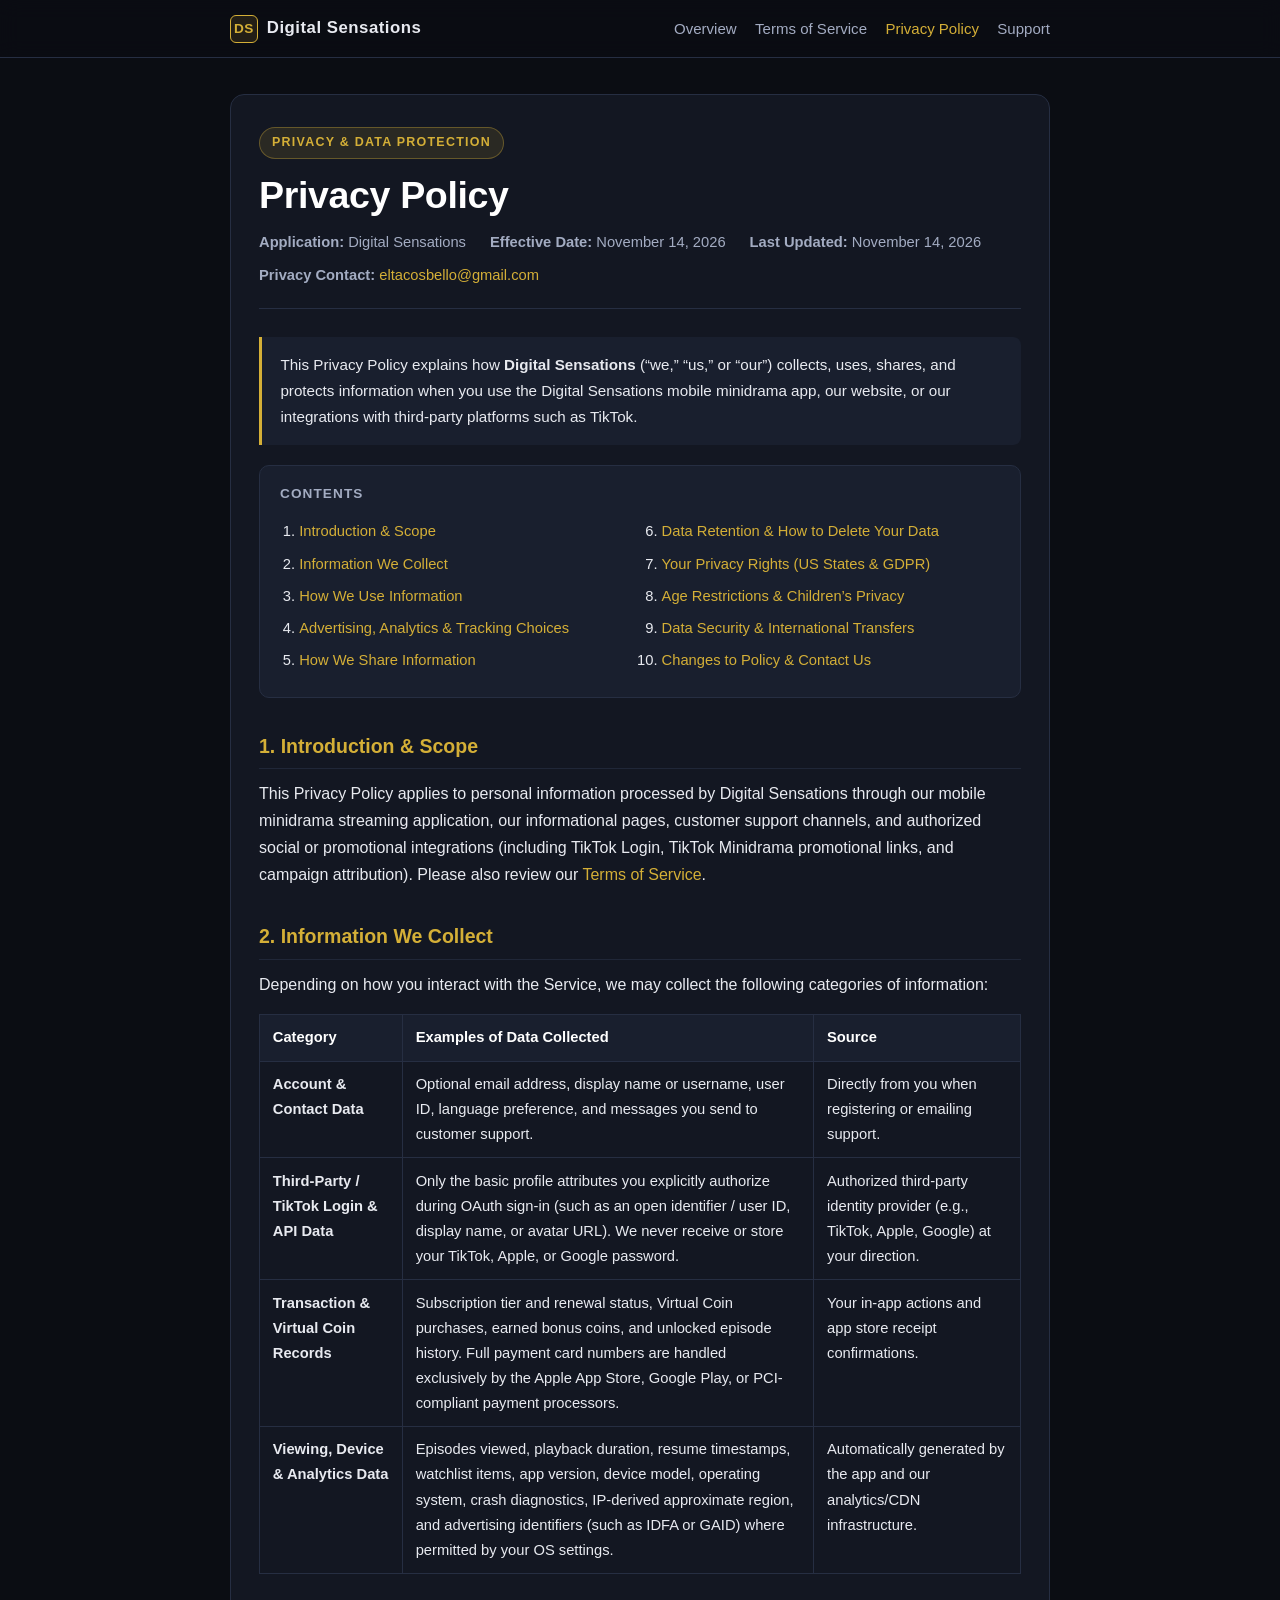
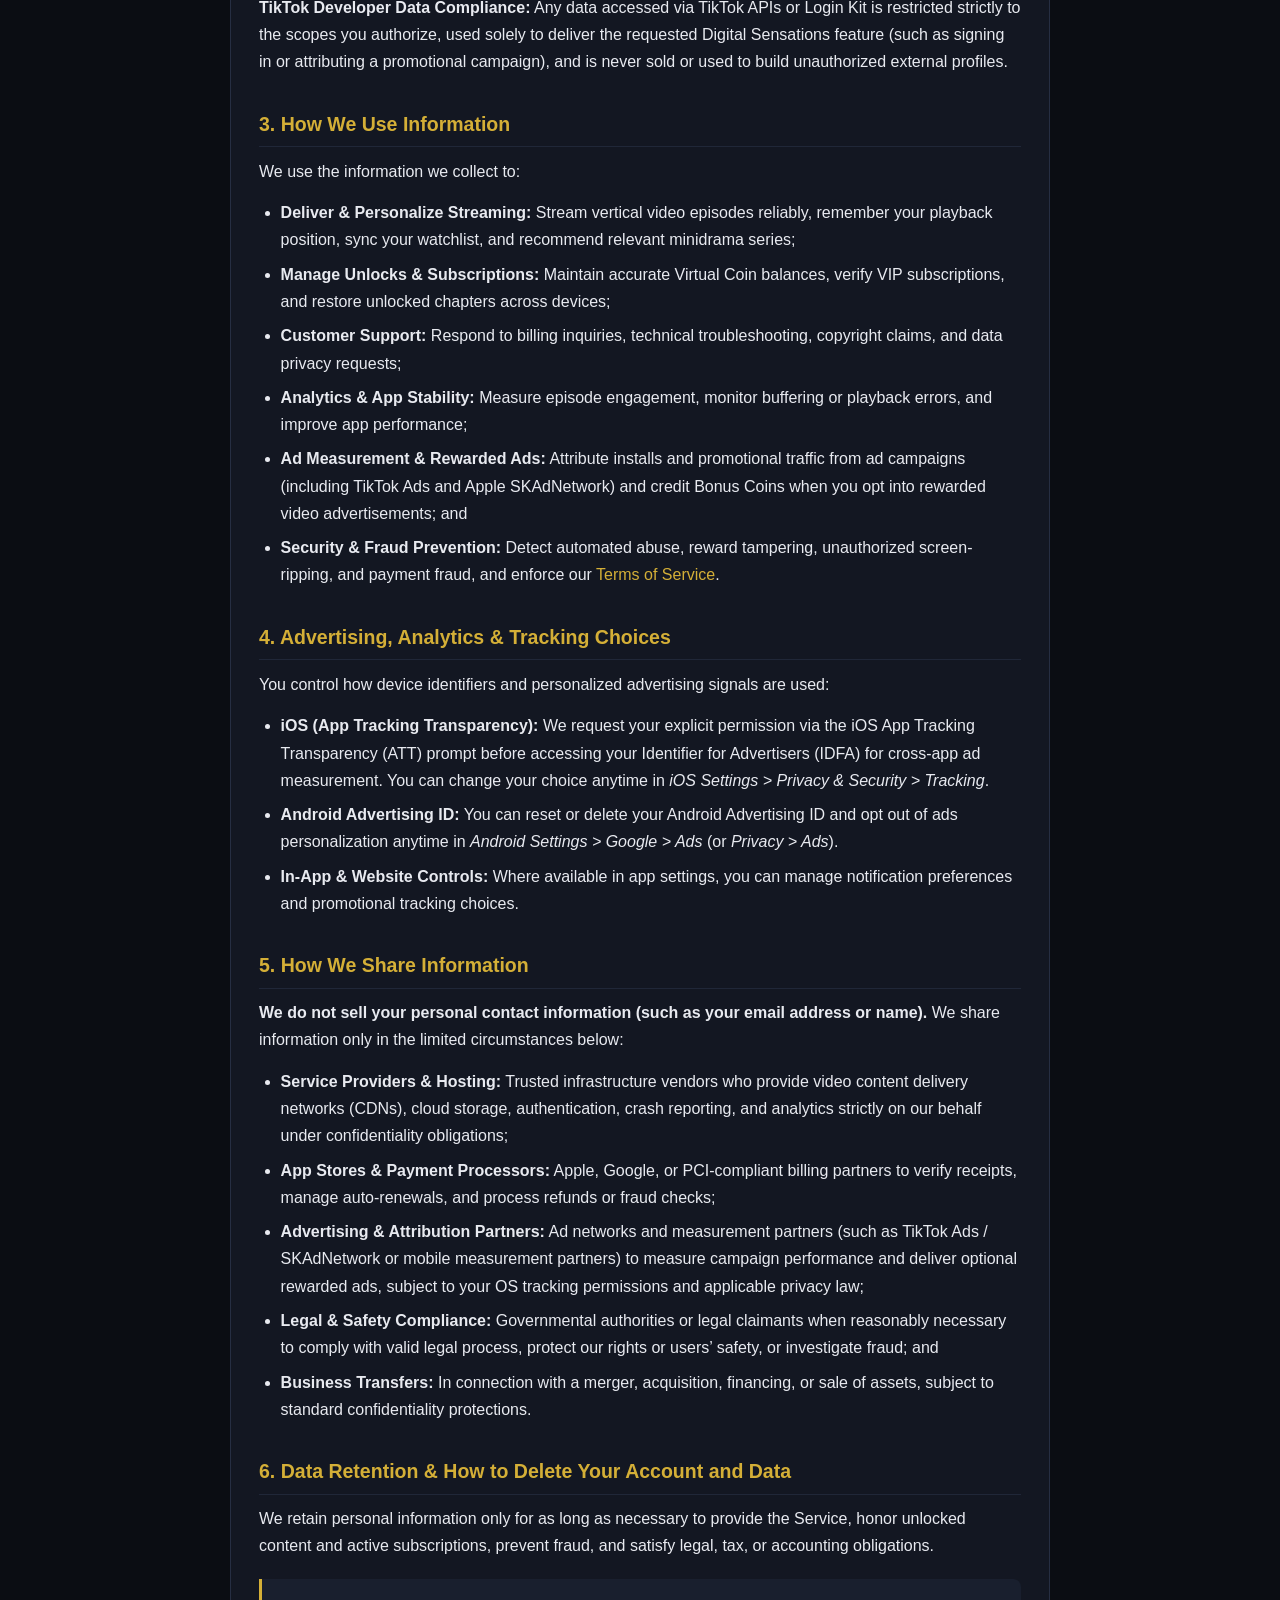
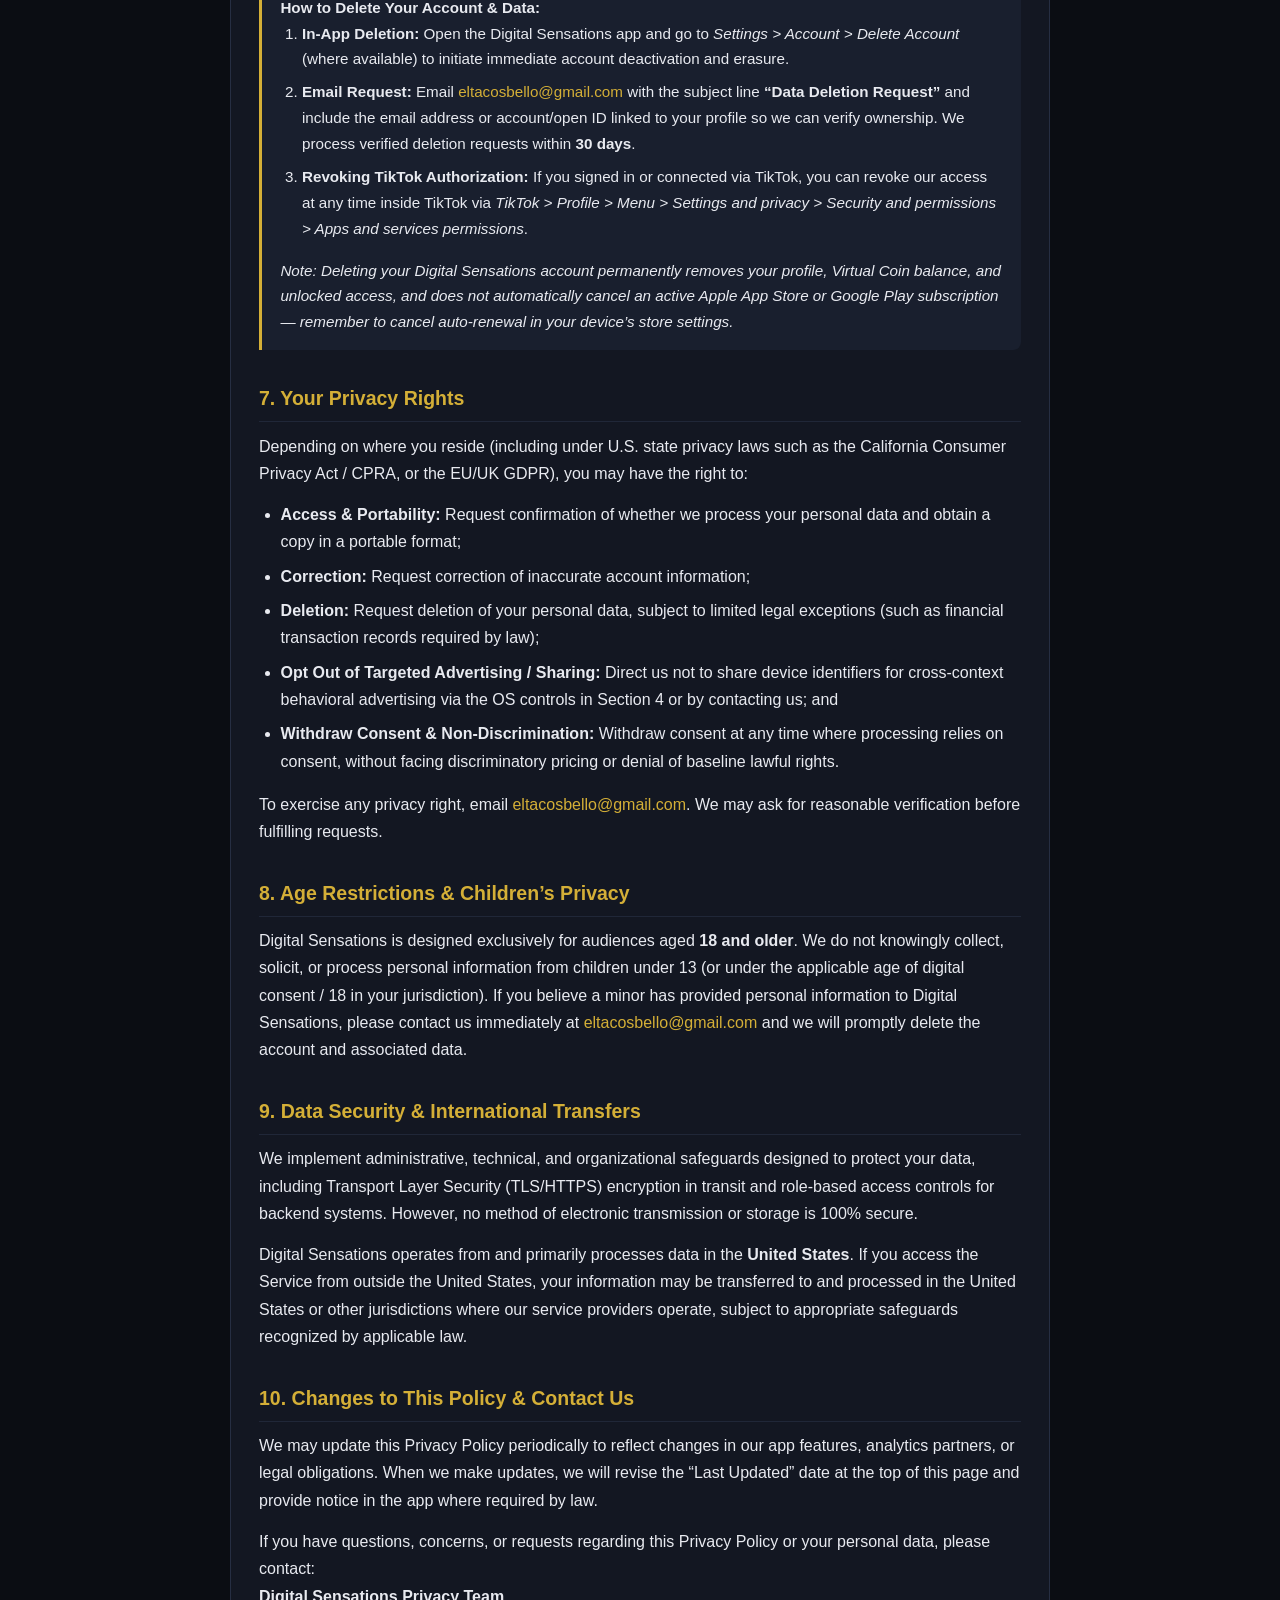
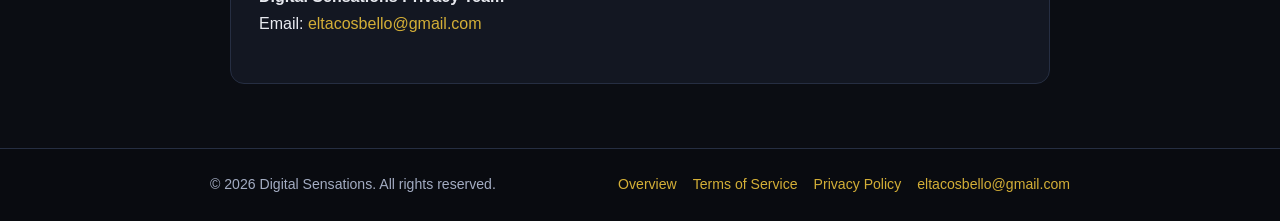
==== privacy/index.html @ ff38782b "Initial publish: Digital Sensations legal pages (Terms of Service and Privacy Policy)" ====
<!DOCTYPE html>
<html lang="en">
<head>
  <meta charset="UTF-8">
  <meta name="viewport" content="width=device-width, initial-scale=1.0">
  <title>Privacy Policy — Digital Sensations</title>
  <meta name="description" content="Official Privacy Policy for Digital Sensations, a mobile minidrama streaming application.">
  <link rel="stylesheet" href="../styles.css">
</head>
<body>
  <header class="site-header">
    <div class="nav-inner">
      <a class="brand" href="../">
        <span class="brand-mark" aria-hidden="true">DS</span>
        <span>Digital Sensations</span>
      </a>
      <nav class="nav-links" aria-label="Primary navigation">
        <a href="../">Overview</a>
        <a href="../terms/">Terms of Service</a>
        <a href="./" aria-current="page">Privacy Policy</a>
        <a href="mailto:eltacosbello@gmail.com">Support</a>
      </nav>
    </div>
  </header>

  <main class="container">
    <article class="legal-doc">
      <span class="eyebrow">Privacy &amp; Data Protection</span>
      <h1>Privacy Policy</h1>
      <div class="legal-meta">
        <span><strong>Application:</strong> Digital Sensations</span>
        <span><strong>Effective Date:</strong> November 14, 2026</span>
        <span><strong>Last Updated:</strong> November 14, 2026</span>
        <span><strong>Privacy Contact:</strong> <a href="mailto:eltacosbello@gmail.com">eltacosbello@gmail.com</a></span>
      </div>

      <div class="callout">
        This Privacy Policy explains how <strong>Digital Sensations</strong> (&ldquo;we,&rdquo; &ldquo;us,&rdquo; or &ldquo;our&rdquo;) collects, uses, shares, and protects information when you use the Digital Sensations mobile minidrama app, our website, or our integrations with third-party platforms such as TikTok.
      </div>

      <nav class="toc" aria-label="Table of contents">
        <p class="toc-title">Contents</p>
        <ol>
          <li><a href="#scope">Introduction &amp; Scope</a></li>
          <li><a href="#collection">Information We Collect</a></li>
          <li><a href="#usage">How We Use Information</a></li>
          <li><a href="#ads-choices">Advertising, Analytics &amp; Tracking Choices</a></li>
          <li><a href="#sharing">How We Share Information</a></li>
          <li><a href="#retention-deletion">Data Retention &amp; How to Delete Your Data</a></li>
          <li><a href="#rights">Your Privacy Rights (US States &amp; GDPR)</a></li>
          <li><a href="#children">Age Restrictions &amp; Children&rsquo;s Privacy</a></li>
          <li><a href="#security">Data Security &amp; International Transfers</a></li>
          <li><a href="#contact">Changes to Policy &amp; Contact Us</a></li>
        </ol>
      </nav>

      <h2 id="scope">1. Introduction &amp; Scope</h2>
      <p>
        This Privacy Policy applies to personal information processed by Digital Sensations through our mobile minidrama streaming application, our informational pages, customer support channels, and authorized social or promotional integrations (including TikTok Login, TikTok Minidrama promotional links, and campaign attribution). Please also review our <a href="../terms/">Terms of Service</a>.
      </p>

      <h2 id="collection">2. Information We Collect</h2>
      <p>Depending on how you interact with the Service, we may collect the following categories of information:</p>

      <div class="table-wrap">
        <table>
          <thead>
            <tr>
              <th>Category</th>
              <th>Examples of Data Collected</th>
              <th>Source</th>
            </tr>
          </thead>
          <tbody>
            <tr>
              <td><strong>Account &amp; Contact Data</strong></td>
              <td>Optional email address, display name or username, user ID, language preference, and messages you send to customer support.</td>
              <td>Directly from you when registering or emailing support.</td>
            </tr>
            <tr>
              <td><strong>Third-Party / TikTok Login &amp; API Data</strong></td>
              <td>Only the basic profile attributes you explicitly authorize during OAuth sign-in (such as an open identifier / user ID, display name, or avatar URL). We never receive or store your TikTok, Apple, or Google password.</td>
              <td>Authorized third-party identity provider (e.g., TikTok, Apple, Google) at your direction.</td>
            </tr>
            <tr>
              <td><strong>Transaction &amp; Virtual Coin Records</strong></td>
              <td>Subscription tier and renewal status, Virtual Coin purchases, earned bonus coins, and unlocked episode history. Full payment card numbers are handled exclusively by the Apple App Store, Google Play, or PCI-compliant payment processors.</td>
              <td>Your in-app actions and app store receipt confirmations.</td>
            </tr>
            <tr>
              <td><strong>Viewing, Device &amp; Analytics Data</strong></td>
              <td>Episodes viewed, playback duration, resume timestamps, watchlist items, app version, device model, operating system, crash diagnostics, IP-derived approximate region, and advertising identifiers (such as IDFA or GAID) where permitted by your OS settings.</td>
              <td>Automatically generated by the app and our analytics/CDN infrastructure.</td>
            </tr>
          </tbody>
        </table>
      </div>

      <p>
        <strong>TikTok Developer Data Compliance:</strong> Any data accessed via TikTok APIs or Login Kit is restricted strictly to the scopes you authorize, used solely to deliver the requested Digital Sensations feature (such as signing in or attributing a promotional campaign), and is never sold or used to build unauthorized external profiles.
      </p>

      <h2 id="usage">3. How We Use Information</h2>
      <p>We use the information we collect to:</p>
      <ul>
        <li><strong>Deliver &amp; Personalize Streaming:</strong> Stream vertical video episodes reliably, remember your playback position, sync your watchlist, and recommend relevant minidrama series;</li>
        <li><strong>Manage Unlocks &amp; Subscriptions:</strong> Maintain accurate Virtual Coin balances, verify VIP subscriptions, and restore unlocked chapters across devices;</li>
        <li><strong>Customer Support:</strong> Respond to billing inquiries, technical troubleshooting, copyright claims, and data privacy requests;</li>
        <li><strong>Analytics &amp; App Stability:</strong> Measure episode engagement, monitor buffering or playback errors, and improve app performance;</li>
        <li><strong>Ad Measurement &amp; Rewarded Ads:</strong> Attribute installs and promotional traffic from ad campaigns (including TikTok Ads and Apple SKAdNetwork) and credit Bonus Coins when you opt into rewarded video advertisements; and</li>
        <li><strong>Security &amp; Fraud Prevention:</strong> Detect automated abuse, reward tampering, unauthorized screen-ripping, and payment fraud, and enforce our <a href="../terms/">Terms of Service</a>.</li>
      </ul>

      <h2 id="ads-choices">4. Advertising, Analytics &amp; Tracking Choices</h2>
      <p>You control how device identifiers and personalized advertising signals are used:</p>
      <ul>
        <li><strong>iOS (App Tracking Transparency):</strong> We request your explicit permission via the iOS App Tracking Transparency (ATT) prompt before accessing your Identifier for Advertisers (IDFA) for cross-app ad measurement. You can change your choice anytime in <em>iOS Settings &gt; Privacy &amp; Security &gt; Tracking</em>.</li>
        <li><strong>Android Advertising ID:</strong> You can reset or delete your Android Advertising ID and opt out of ads personalization anytime in <em>Android Settings &gt; Google &gt; Ads</em> (or <em>Privacy &gt; Ads</em>).</li>
        <li><strong>In-App &amp; Website Controls:</strong> Where available in app settings, you can manage notification preferences and promotional tracking choices.</li>
      </ul>

      <h2 id="sharing">5. How We Share Information</h2>
      <p>
        <strong>We do not sell your personal contact information (such as your email address or name).</strong> We share information only in the limited circumstances below:
      </p>
      <ul>
        <li><strong>Service Providers &amp; Hosting:</strong> Trusted infrastructure vendors who provide video content delivery networks (CDNs), cloud storage, authentication, crash reporting, and analytics strictly on our behalf under confidentiality obligations;</li>
        <li><strong>App Stores &amp; Payment Processors:</strong> Apple, Google, or PCI-compliant billing partners to verify receipts, manage auto-renewals, and process refunds or fraud checks;</li>
        <li><strong>Advertising &amp; Attribution Partners:</strong> Ad networks and measurement partners (such as TikTok Ads / SKAdNetwork or mobile measurement partners) to measure campaign performance and deliver optional rewarded ads, subject to your OS tracking permissions and applicable privacy law;</li>
        <li><strong>Legal &amp; Safety Compliance:</strong> Governmental authorities or legal claimants when reasonably necessary to comply with valid legal process, protect our rights or users&rsquo; safety, or investigate fraud; and</li>
        <li><strong>Business Transfers:</strong> In connection with a merger, acquisition, financing, or sale of assets, subject to standard confidentiality protections.</li>
      </ul>

      <h2 id="retention-deletion">6. Data Retention &amp; How to Delete Your Account and Data</h2>
      <p>
        We retain personal information only for as long as necessary to provide the Service, honor unlocked content and active subscriptions, prevent fraud, and satisfy legal, tax, or accounting obligations.
      </p>

      <div class="callout">
        <strong>How to Delete Your Account &amp; Data:</strong>
        <ol>
          <li><strong>In-App Deletion:</strong> Open the Digital Sensations app and go to <em>Settings &gt; Account &gt; Delete Account</em> (where available) to initiate immediate account deactivation and erasure.</li>
          <li><strong>Email Request:</strong> Email <a href="mailto:eltacosbello@gmail.com?subject=Data%20Deletion%20Request">eltacosbello@gmail.com</a> with the subject line <strong>&ldquo;Data Deletion Request&rdquo;</strong> and include the email address or account/open ID linked to your profile so we can verify ownership. We process verified deletion requests within <strong>30 days</strong>.</li>
          <li><strong>Revoking TikTok Authorization:</strong> If you signed in or connected via TikTok, you can revoke our access at any time inside TikTok via <em>TikTok &gt; Profile &gt; Menu &gt; Settings and privacy &gt; Security and permissions &gt; Apps and services permissions</em>.</li>
        </ol>
        <em>Note: Deleting your Digital Sensations account permanently removes your profile, Virtual Coin balance, and unlocked access, and does not automatically cancel an active Apple App Store or Google Play subscription &mdash; remember to cancel auto-renewal in your device&rsquo;s store settings.</em>
      </div>

      <h2 id="rights">7. Your Privacy Rights</h2>
      <p>
        Depending on where you reside (including under U.S. state privacy laws such as the California Consumer Privacy Act / CPRA, or the EU/UK GDPR), you may have the right to:
      </p>
      <ul>
        <li><strong>Access &amp; Portability:</strong> Request confirmation of whether we process your personal data and obtain a copy in a portable format;</li>
        <li><strong>Correction:</strong> Request correction of inaccurate account information;</li>
        <li><strong>Deletion:</strong> Request deletion of your personal data, subject to limited legal exceptions (such as financial transaction records required by law);</li>
        <li><strong>Opt Out of Targeted Advertising / Sharing:</strong> Direct us not to share device identifiers for cross-context behavioral advertising via the OS controls in Section 4 or by contacting us; and</li>
        <li><strong>Withdraw Consent &amp; Non-Discrimination:</strong> Withdraw consent at any time where processing relies on consent, without facing discriminatory pricing or denial of baseline lawful rights.</li>
      </ul>
      <p>
        To exercise any privacy right, email <a href="mailto:eltacosbello@gmail.com?subject=Privacy%20Rights%20Request">eltacosbello@gmail.com</a>. We may ask for reasonable verification before fulfilling requests.
      </p>

      <h2 id="children">8. Age Restrictions &amp; Children&rsquo;s Privacy</h2>
      <p>
        Digital Sensations is designed exclusively for audiences aged <strong>18 and older</strong>. We do not knowingly collect, solicit, or process personal information from children under 13 (or under the applicable age of digital consent / 18 in your jurisdiction). If you believe a minor has provided personal information to Digital Sensations, please contact us immediately at <a href="mailto:eltacosbello@gmail.com">eltacosbello@gmail.com</a> and we will promptly delete the account and associated data.
      </p>

      <h2 id="security">9. Data Security &amp; International Transfers</h2>
      <p>
        We implement administrative, technical, and organizational safeguards designed to protect your data, including Transport Layer Security (TLS/HTTPS) encryption in transit and role-based access controls for backend systems. However, no method of electronic transmission or storage is 100% secure.
      </p>
      <p>
        Digital Sensations operates from and primarily processes data in the <strong>United States</strong>. If you access the Service from outside the United States, your information may be transferred to and processed in the United States or other jurisdictions where our service providers operate, subject to appropriate safeguards recognized by applicable law.
      </p>

      <h2 id="contact">10. Changes to This Policy &amp; Contact Us</h2>
      <p>
        We may update this Privacy Policy periodically to reflect changes in our app features, analytics partners, or legal obligations. When we make updates, we will revise the &ldquo;Last Updated&rdquo; date at the top of this page and provide notice in the app where required by law.
      </p>
      <p>
        If you have questions, concerns, or requests regarding this Privacy Policy or your personal data, please contact:
        <br>
        <strong>Digital Sensations Privacy Team</strong><br>
        Email: <a href="mailto:eltacosbello@gmail.com">eltacosbello@gmail.com</a>
      </p>
    </article>
  </main>

  <footer class="site-footer">
    <div class="footer-inner">
      <span>&copy; 2026 Digital Sensations. All rights reserved.</span>
      <div class="footer-links">
        <a href="../">Overview</a>
        <a href="../terms/">Terms of Service</a>
        <a href="./">Privacy Policy</a>
        <a href="mailto:eltacosbello@gmail.com">eltacosbello@gmail.com</a>
      </div>
    </div>
  </footer>
</body>
</html>
---- styles.css ----
:root {
  --bg: #0b0d13;
  --surface: #131722;
  --surface-alt: #191f2e;
  --border: #262e42;
  --text: #e8eaf0;
  --text-muted: #a3acc2;
  --accent: #d4af37;
  --accent-hover: #e7c75b;
  --accent-soft: rgba(212, 175, 55, 0.12);
  --max-width: 860px;
}

*,
*::before,
*::after {
  box-sizing: border-box;
}

html {
  scroll-behavior: smooth;
}

body {
  margin: 0;
  padding: 0;
  background-color: var(--bg);
  color: var(--text);
  font-family: -apple-system, BlinkMacSystemFont, "Segoe UI", Roboto, Helvetica, Arial, sans-serif;
  font-size: 16px;
  line-height: 1.7;
  -webkit-font-smoothing: antialiased;
}

a {
  color: var(--accent);
  text-decoration: none;
  transition: color 0.15s ease;
}

a:hover,
a:focus-visible {
  color: var(--accent-hover);
  text-decoration: underline;
}

.site-header {
  position: sticky;
  top: 0;
  z-index: 20;
  background-color: rgba(11, 13, 19, 0.92);
  backdrop-filter: blur(10px);
  border-bottom: 1px solid var(--border);
}

.nav-inner {
  max-width: var(--max-width);
  margin: 0 auto;
  padding: 0.9rem 1.25rem;
  display: flex;
  flex-wrap: wrap;
  align-items: center;
  justify-content: space-between;
  gap: 0.75rem 1.25rem;
}

.brand {
  display: inline-flex;
  align-items: center;
  gap: 0.55rem;
  color: var(--text);
  font-weight: 700;
  font-size: 1.05rem;
  letter-spacing: 0.03em;
}

.brand:hover {
  color: var(--accent);
  text-decoration: none;
}

.brand-mark {
  display: inline-flex;
  align-items: center;
  justify-content: center;
  width: 28px;
  height: 28px;
  border-radius: 6px;
  background: var(--accent-soft);
  border: 1px solid var(--accent);
  color: var(--accent);
  font-size: 0.85rem;
  font-weight: 800;
}

.nav-links {
  display: flex;
  flex-wrap: wrap;
  align-items: center;
  gap: 1.15rem;
  font-size: 0.94rem;
}

.nav-links a {
  color: var(--text-muted);
  font-weight: 500;
}

.nav-links a:hover,
.nav-links a[aria-current="page"] {
  color: var(--accent);
  text-decoration: none;
}

.container {
  max-width: var(--max-width);
  margin: 0 auto;
  padding: 2.25rem 1.25rem 4rem;
}

.hero {
  background: linear-gradient(145deg, var(--surface) 0%, #0f131d 100%);
  border: 1px solid var(--border);
  border-radius: 14px;
  padding: 2.25rem 1.75rem;
  margin-bottom: 2rem;
}

.eyebrow {
  display: inline-block;
  font-size: 0.78rem;
  font-weight: 700;
  text-transform: uppercase;
  letter-spacing: 0.1em;
  color: var(--accent);
  background: var(--accent-soft);
  border: 1px solid rgba(212, 175, 55, 0.35);
  border-radius: 999px;
  padding: 0.25rem 0.75rem;
  margin-bottom: 0.9rem;
}

h1 {
  margin: 0 0 0.75rem;
  font-size: clamp(1.75rem, 3.2vw, 2.35rem);
  line-height: 1.2;
  color: #ffffff;
  letter-spacing: -0.01em;
}

.subtitle {
  margin: 0;
  color: var(--text-muted);
  font-size: 1.05rem;
  max-width: 65ch;
}

.cta-row {
  display: flex;
  flex-wrap: wrap;
  gap: 0.85rem;
  margin-top: 1.5rem;
}

.btn {
  display: inline-block;
  padding: 0.65rem 1.15rem;
  border-radius: 8px;
  font-weight: 600;
  font-size: 0.95rem;
  border: 1px solid var(--border);
  background: var(--surface-alt);
  color: var(--text);
}

.btn:hover {
  text-decoration: none;
  border-color: var(--accent);
  color: var(--accent);
}

.btn-primary {
  background: var(--accent);
  border-color: var(--accent);
  color: #0b0d13;
}

.btn-primary:hover {
  background: var(--accent-hover);
  border-color: var(--accent-hover);
  color: #0b0d13;
}

.grid {
  display: grid;
  grid-template-columns: repeat(auto-fit, minmax(240px, 1fr));
  gap: 1.15rem;
  margin-bottom: 2rem;
}

.card {
  background: var(--surface);
  border: 1px solid var(--border);
  border-radius: 12px;
  padding: 1.35rem;
}

.card h2,
.card h3 {
  margin-top: 0;
  margin-bottom: 0.5rem;
  font-size: 1.12rem;
  color: #ffffff;
}

.card p {
  margin: 0 0 0.85rem;
  color: var(--text-muted);
  font-size: 0.95rem;
}

.card p:last-child {
  margin-bottom: 0;
}

.legal-doc {
  background: var(--surface);
  border: 1px solid var(--border);
  border-radius: 14px;
  padding: 2rem 1.75rem;
}

.legal-meta {
  display: flex;
  flex-wrap: wrap;
  gap: 0.5rem 1.5rem;
  padding-bottom: 1.25rem;
  margin-bottom: 1.75rem;
  border-bottom: 1px solid var(--border);
  color: var(--text-muted);
  font-size: 0.92rem;
}

.legal-doc h2 {
  margin-top: 2rem;
  margin-bottom: 0.65rem;
  font-size: 1.22rem;
  color: var(--accent);
  border-bottom: 1px solid rgba(38, 46, 66, 0.7);
  padding-bottom: 0.35rem;
}

.legal-doc h3 {
  margin-top: 1.35rem;
  margin-bottom: 0.45rem;
  font-size: 1.03rem;
  color: #ffffff;
}

.legal-doc p {
  margin: 0 0 0.9rem;
}

.legal-doc ul,
.legal-doc ol {
  margin: 0 0 1rem;
  padding-left: 1.35rem;
}

.legal-doc li {
  margin-bottom: 0.45rem;
}

.callout {
  background: var(--surface-alt);
  border-left: 3px solid var(--accent);
  border-radius: 0 8px 8px 0;
  padding: 0.95rem 1.15rem;
  margin: 1.25rem 0;
  font-size: 0.95rem;
}

.table-wrap {
  overflow-x: auto;
  margin: 1rem 0 1.25rem;
}

table {
  width: 100%;
  border-collapse: collapse;
  font-size: 0.92rem;
}

th,
td {
  text-align: left;
  padding: 0.65rem 0.8rem;
  border: 1px solid var(--border);
  vertical-align: top;
}

th {
  background: var(--surface-alt);
  color: #ffffff;
  font-weight: 600;
}

.toc {
  background: var(--surface-alt);
  border: 1px solid var(--border);
  border-radius: 10px;
  padding: 1rem 1.25rem;
  margin-bottom: 1.75rem;
}

.toc-title {
  font-size: 0.85rem;
  font-weight: 700;
  text-transform: uppercase;
  letter-spacing: 0.08em;
  color: var(--text-muted);
  margin: 0 0 0.55rem;
}

.toc ol {
  margin: 0;
  padding-left: 1.2rem;
  columns: 2;
  column-gap: 1.5rem;
  font-size: 0.92rem;
}

.site-footer {
  border-top: 1px solid var(--border);
  background: #090b10;
  padding: 1.5rem 1.25rem;
  color: var(--text-muted);
  font-size: 0.88rem;
}

.footer-inner {
  max-width: var(--max-width);
  margin: 0 auto;
  display: flex;
  flex-wrap: wrap;
  align-items: center;
  justify-content: space-between;
  gap: 0.75rem 1.25rem;
}

.footer-links {
  display: flex;
  flex-wrap: wrap;
  gap: 1rem;
}

@media (max-width: 640px) {
  .hero,
  .legal-doc {
    padding: 1.35rem 1.15rem;
  }

  .toc ol {
    columns: 1;
  }
}

@media print {
  body {
    background: #ffffff;
    color: #111111;
  }

  .site-header,
  .cta-row,
  .toc {
    display: none;
  }

  .legal-doc,
  .card,
  .hero {
    background: #ffffff;
    border: none;
    padding: 0;
  }

  .legal-doc h2,
  a {
    color: #111111;
  }

  th {
    background: #f2f2f2;
    color: #111111;
  }
}
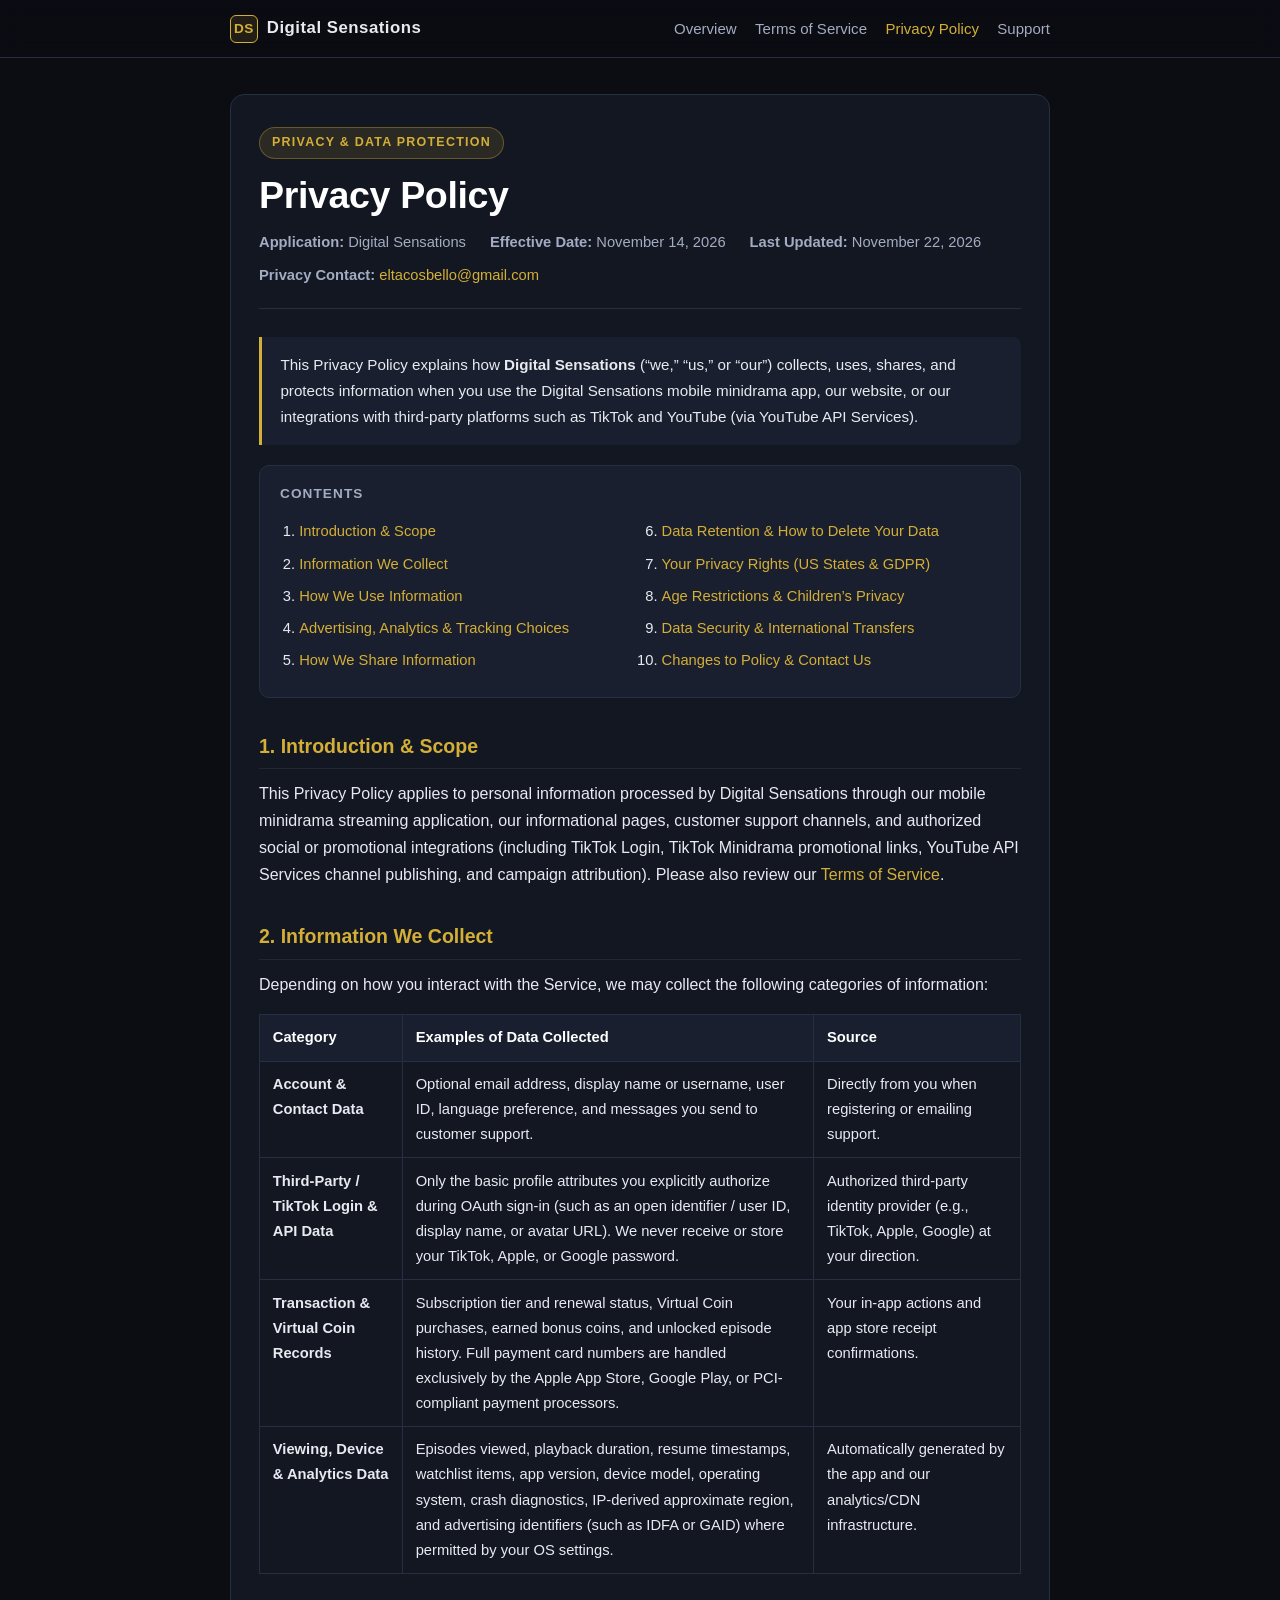
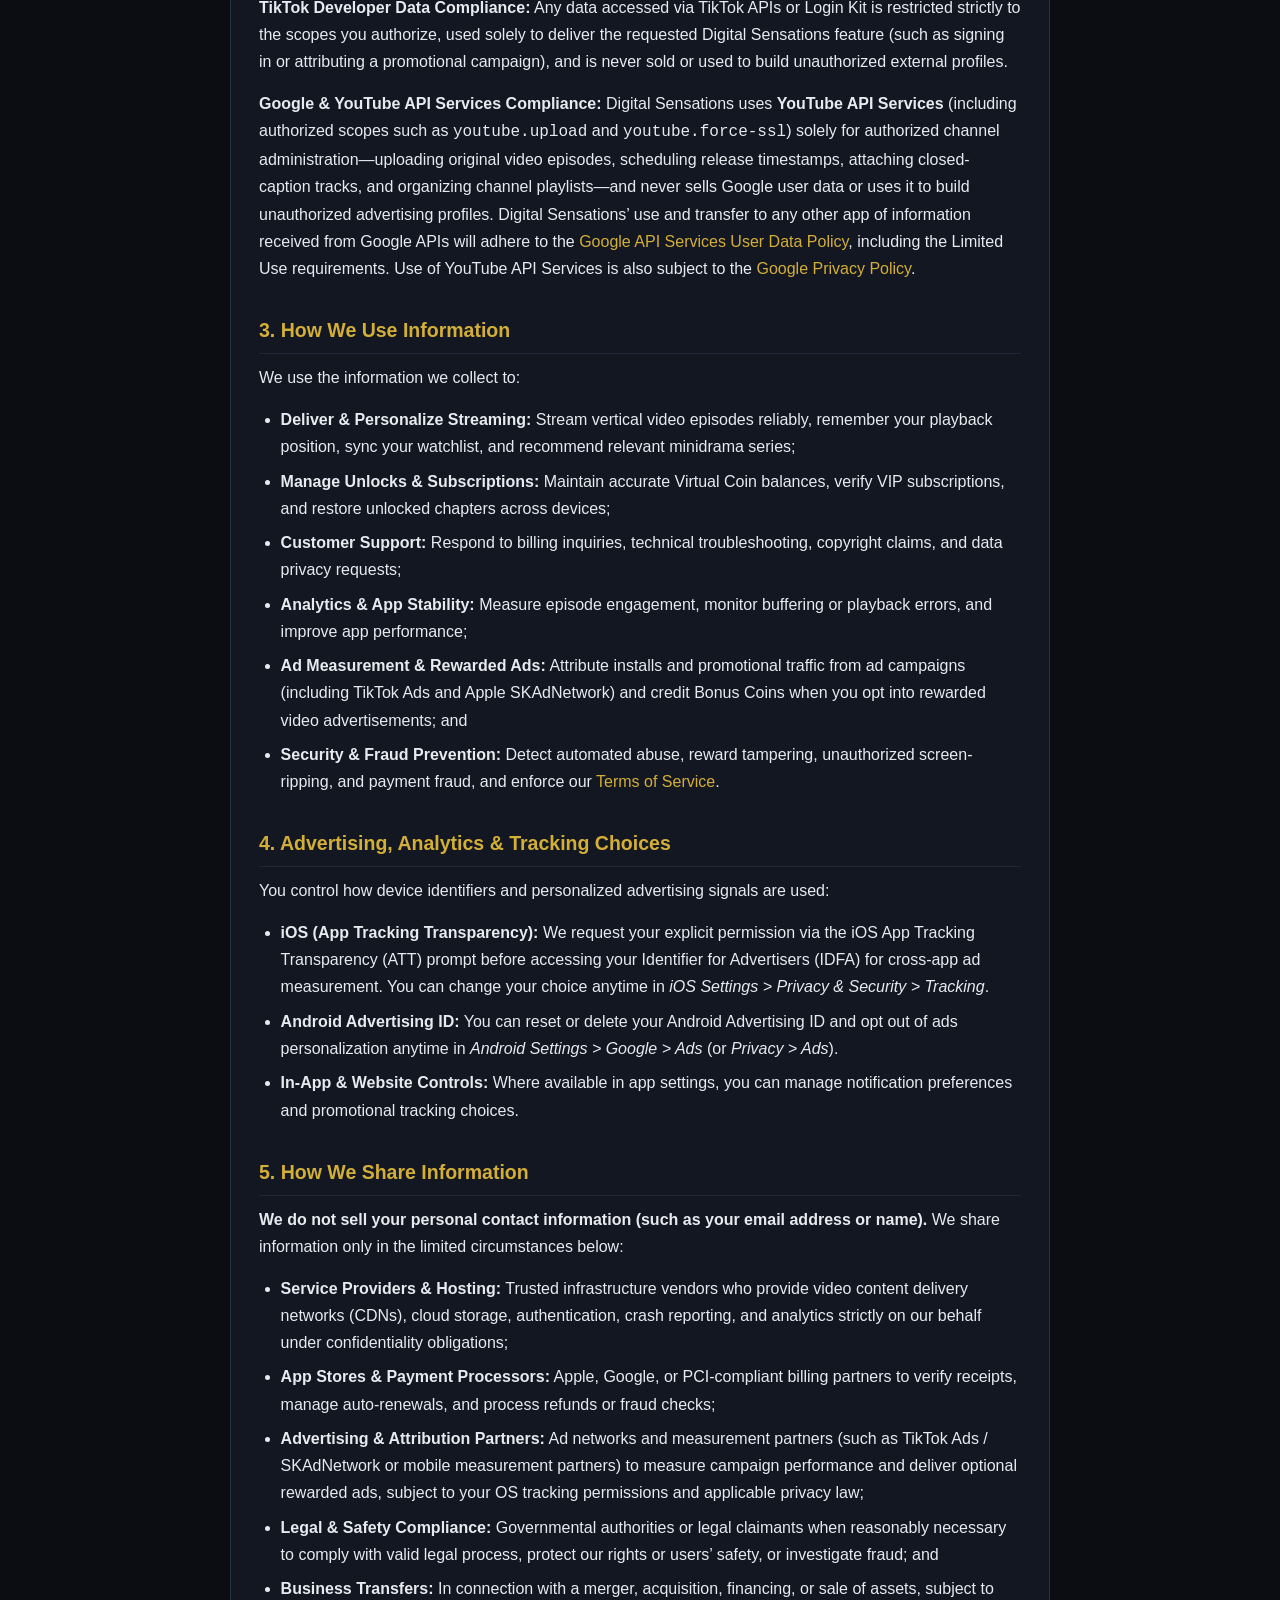
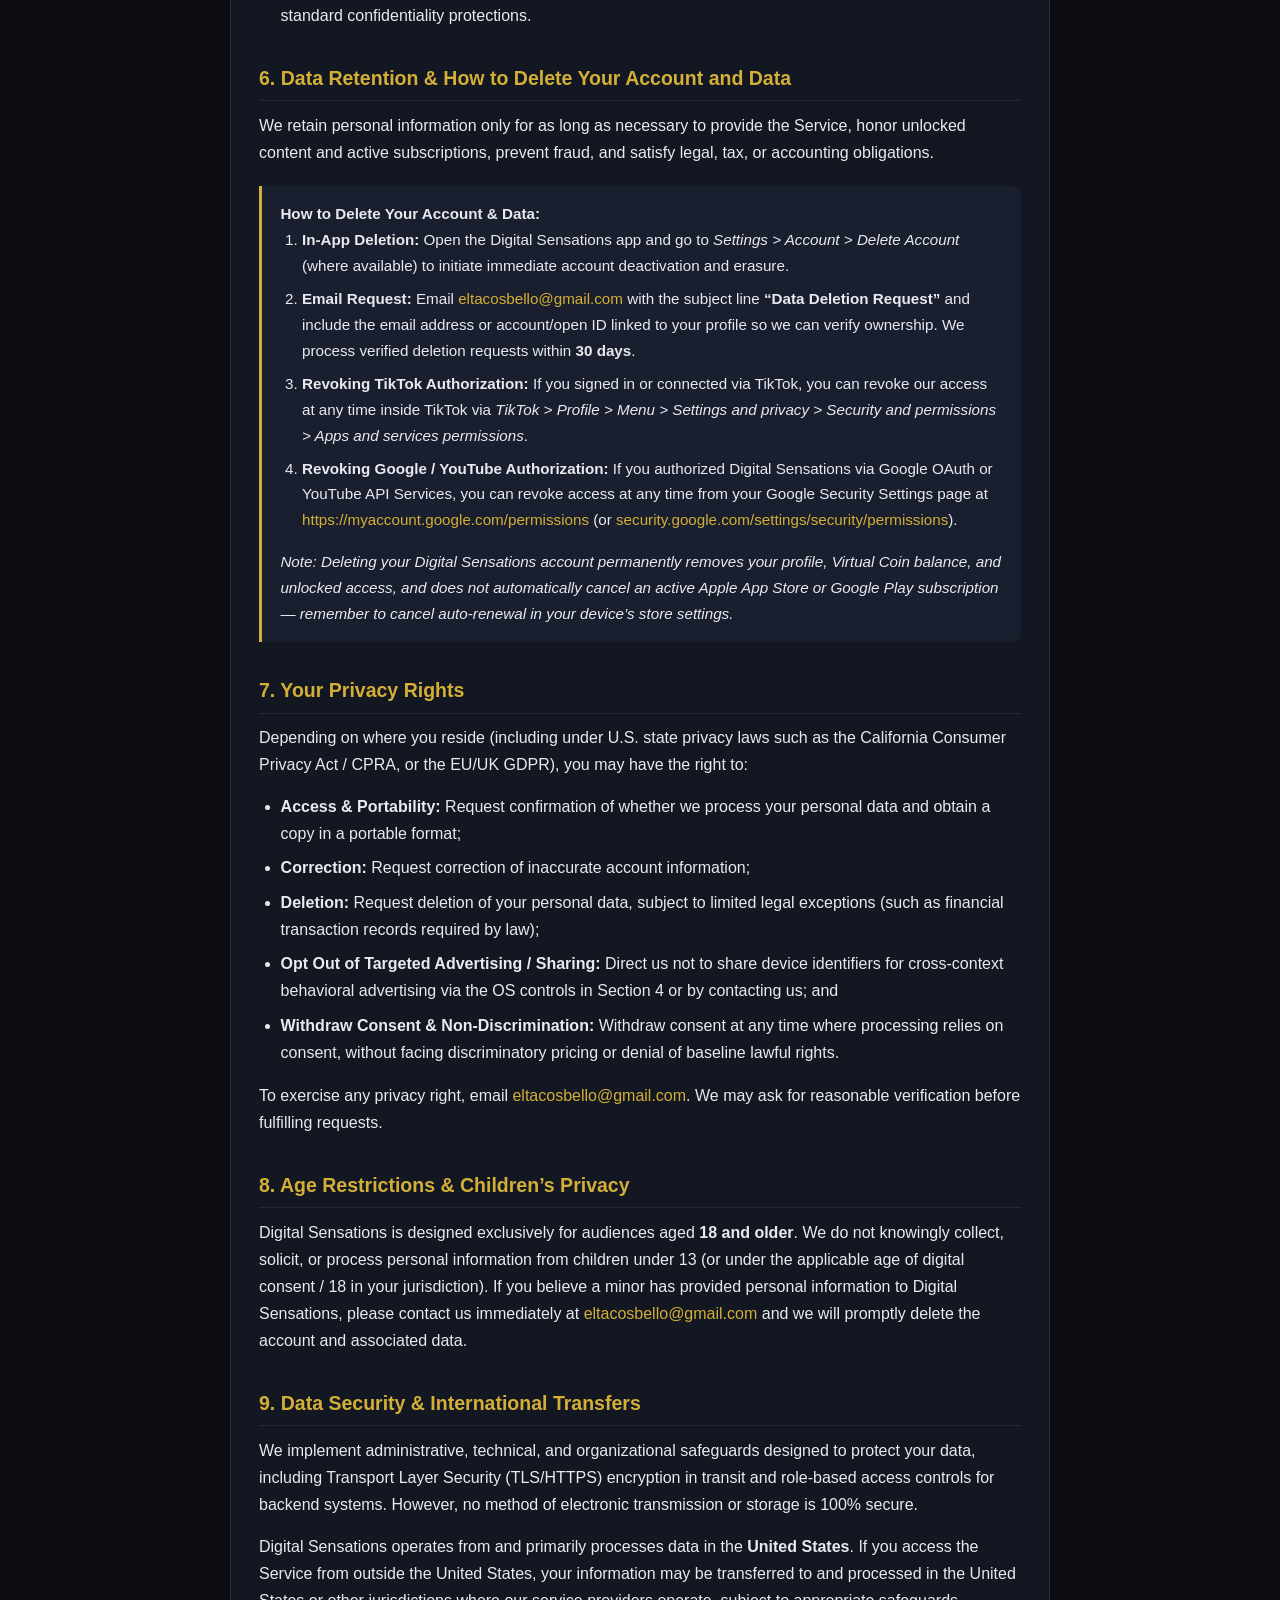
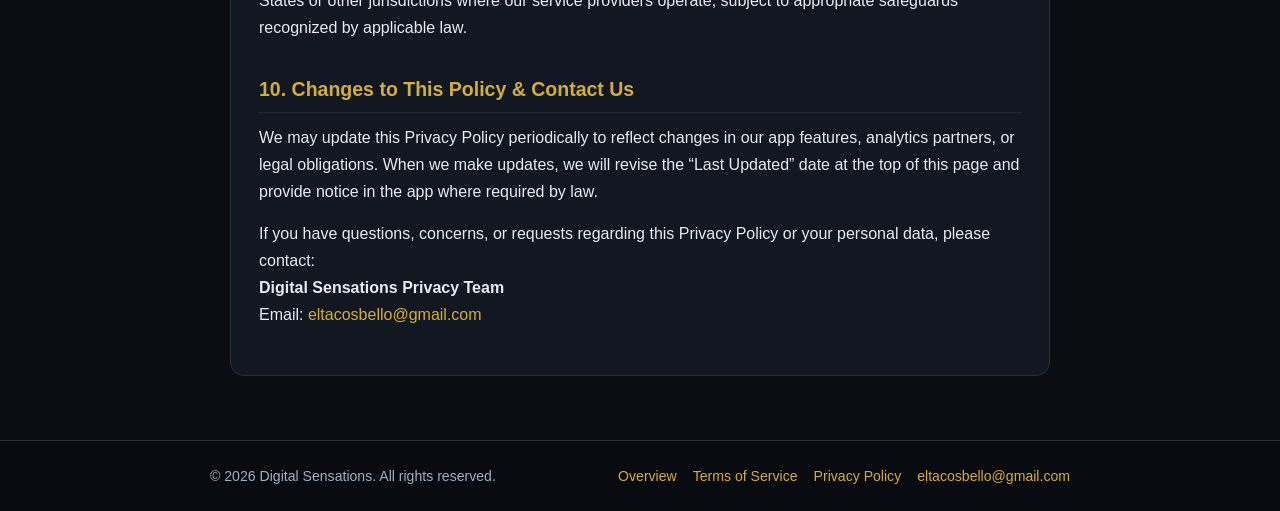
==== commit bb58ad89: "Add YouTube API Services and Google OAuth Limited Use compliance disclosures" ====
--- a/privacy/index.html
+++ b/privacy/index.html
@@ -30,12 +30,12 @@
       <div class="legal-meta">
         <span><strong>Application:</strong> Digital Sensations</span>
         <span><strong>Effective Date:</strong> November 14, 2026</span>
-        <span><strong>Last Updated:</strong> November 14, 2026</span>
+        <span><strong>Last Updated:</strong> November 22, 2026</span>
         <span><strong>Privacy Contact:</strong> <a href="mailto:eltacosbello@gmail.com">eltacosbello@gmail.com</a></span>
       </div>
 
       <div class="callout">
-        This Privacy Policy explains how <strong>Digital Sensations</strong> (&ldquo;we,&rdquo; &ldquo;us,&rdquo; or &ldquo;our&rdquo;) collects, uses, shares, and protects information when you use the Digital Sensations mobile minidrama app, our website, or our integrations with third-party platforms such as TikTok.
+        This Privacy Policy explains how <strong>Digital Sensations</strong> (&ldquo;we,&rdquo; &ldquo;us,&rdquo; or &ldquo;our&rdquo;) collects, uses, shares, and protects information when you use the Digital Sensations mobile minidrama app, our website, or our integrations with third-party platforms such as TikTok and YouTube (via YouTube API Services).
       </div>
 
       <nav class="toc" aria-label="Table of contents">
@@ -56,7 +56,7 @@
 
       <h2 id="scope">1. Introduction &amp; Scope</h2>
       <p>
-        This Privacy Policy applies to personal information processed by Digital Sensations through our mobile minidrama streaming application, our informational pages, customer support channels, and authorized social or promotional integrations (including TikTok Login, TikTok Minidrama promotional links, and campaign attribution). Please also review our <a href="../terms/">Terms of Service</a>.
+        This Privacy Policy applies to personal information processed by Digital Sensations through our mobile minidrama streaming application, our informational pages, customer support channels, and authorized social or promotional integrations (including TikTok Login, TikTok Minidrama promotional links, YouTube API Services channel publishing, and campaign attribution). Please also review our <a href="../terms/">Terms of Service</a>.
       </p>
 
       <h2 id="collection">2. Information We Collect</h2>
@@ -98,6 +98,9 @@
 
       <p>
         <strong>TikTok Developer Data Compliance:</strong> Any data accessed via TikTok APIs or Login Kit is restricted strictly to the scopes you authorize, used solely to deliver the requested Digital Sensations feature (such as signing in or attributing a promotional campaign), and is never sold or used to build unauthorized external profiles.
+      </p>
+      <p>
+        <strong>Google &amp; YouTube API Services Compliance:</strong> Digital Sensations uses <strong>YouTube API Services</strong> (including authorized scopes such as <code>youtube.upload</code> and <code>youtube.force-ssl</code>) solely for authorized channel administration—uploading original video episodes, scheduling release timestamps, attaching closed-caption tracks, and organizing channel playlists—and never sells Google user data or uses it to build unauthorized advertising profiles. Digital Sensations&rsquo; use and transfer to any other app of information received from Google APIs will adhere to the <a href="https://developers.google.com/terms/api-services-user-data-policy" target="_blank" rel="noopener noreferrer">Google API Services User Data Policy</a>, including the Limited Use requirements. Use of YouTube API Services is also subject to the <a href="http://www.google.com/policies/privacy" target="_blank" rel="noopener noreferrer">Google Privacy Policy</a>.
       </p>
 
       <h2 id="usage">3. How We Use Information</h2>
@@ -142,6 +145,7 @@
           <li><strong>In-App Deletion:</strong> Open the Digital Sensations app and go to <em>Settings &gt; Account &gt; Delete Account</em> (where available) to initiate immediate account deactivation and erasure.</li>
           <li><strong>Email Request:</strong> Email <a href="mailto:eltacosbello@gmail.com?subject=Data%20Deletion%20Request">eltacosbello@gmail.com</a> with the subject line <strong>&ldquo;Data Deletion Request&rdquo;</strong> and include the email address or account/open ID linked to your profile so we can verify ownership. We process verified deletion requests within <strong>30 days</strong>.</li>
           <li><strong>Revoking TikTok Authorization:</strong> If you signed in or connected via TikTok, you can revoke our access at any time inside TikTok via <em>TikTok &gt; Profile &gt; Menu &gt; Settings and privacy &gt; Security and permissions &gt; Apps and services permissions</em>.</li>
+          <li><strong>Revoking Google / YouTube Authorization:</strong> If you authorized Digital Sensations via Google OAuth or YouTube API Services, you can revoke access at any time from your Google Security Settings page at <a href="https://myaccount.google.com/permissions" target="_blank" rel="noopener noreferrer">https://myaccount.google.com/permissions</a> (or <a href="https://security.google.com/settings/security/permissions" target="_blank" rel="noopener noreferrer">security.google.com/settings/security/permissions</a>).</li>
         </ol>
         <em>Note: Deleting your Digital Sensations account permanently removes your profile, Virtual Coin balance, and unlocked access, and does not automatically cancel an active Apple App Store or Google Play subscription &mdash; remember to cancel auto-renewal in your device&rsquo;s store settings.</em>
       </div>
